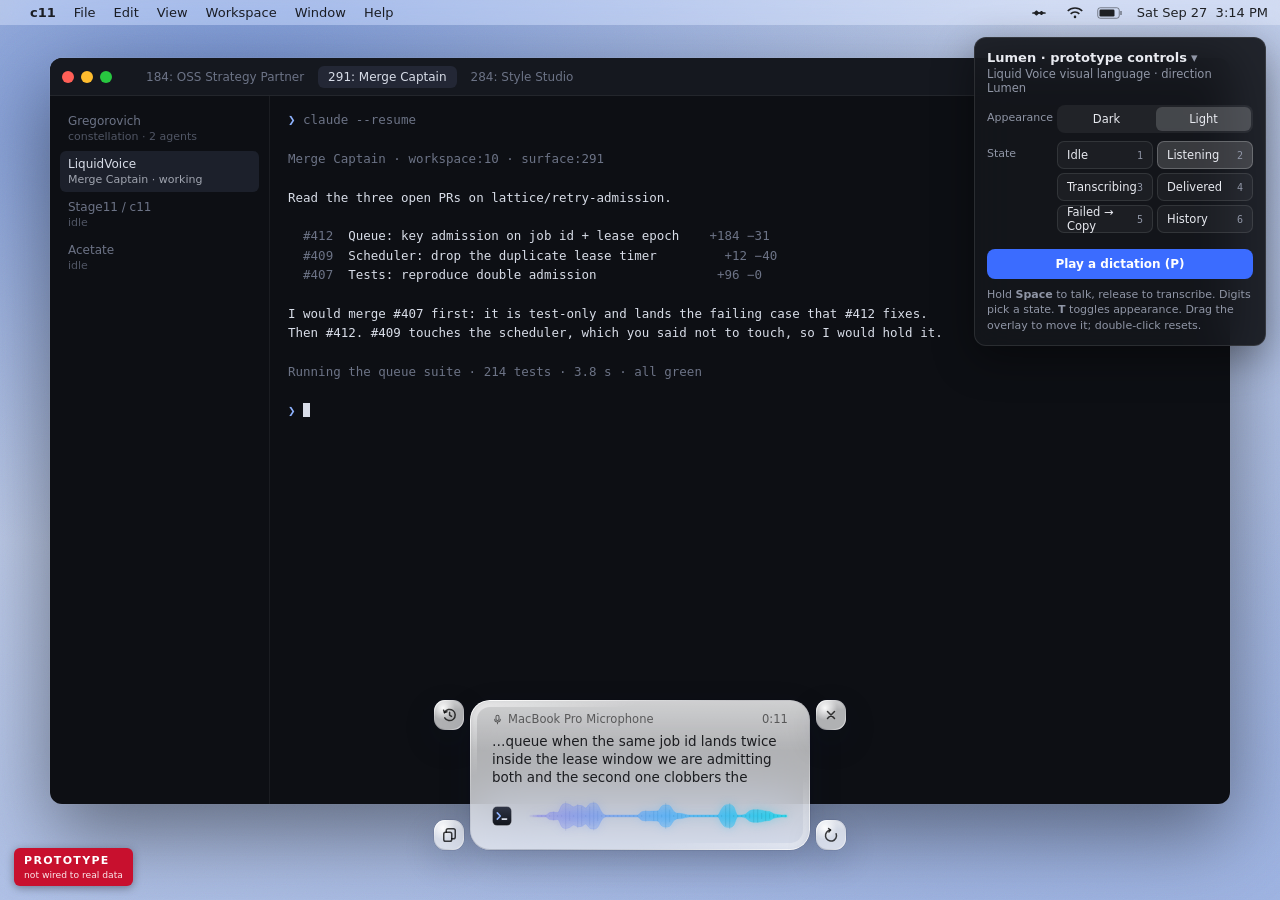
==== design/visual-language/prototypes/lumen/index.html @ 92d76aeb "Design: Obsidian and Lumen prototypes; louder simulated voice Obsidian: milled black-glass instrumen" ====
<!doctype html>
<html lang="en">
<head>
<meta charset="utf-8">
<meta name="viewport" content="width=device-width, initial-scale=1">
<title>Liquid Voice · Lumen</title>
<link rel="stylesheet" href="../shared/stage.css">
<style>
/* =====================================================================================
   LUMEN — the overlay is a lens.
   Everything here is the operating system's own material: Liquid Glass on macOS 26,
   NSVisualEffectView + vibrancy on macOS 15. The voice inside is liquid light.

   Native mapping legend (repeated per rule below):
   [26]  macOS 26  SwiftUI  .glassEffect(.regular, in: RoundedRectangle(cornerRadius:, style: .continuous))
   [15]  macOS 15  NSVisualEffectView(material: .hudWindow dark / .popover light, blendingMode: .behindWindow, state: .active)
   [CA]  CoreAnimation layer (CAGradientLayer / CAShapeLayer / shadow)
   ===================================================================================== */

:root {
  --lv-font: -apple-system, "SF Pro Text", system-ui, "Helvetica Neue", sans-serif;

  /* ---- motion tokens (DIRECTION.md § Motion) ---- */
  --ease-out: cubic-bezier(0.2, 0.7, 0.3, 1);    /* SwiftUI .timingCurve(0.2, 0.7, 0.3, 1) */
  --ease-in:  cubic-bezier(0.4, 0, 1, 1);         /* exits */
  --ease-io:  cubic-bezier(0.45, 0, 0.25, 1);     /* cross-fades */
  --t-enter: 110ms;   /* overlay fade in */
  --t-edge: 120ms;    /* refractive edge lights up */
  --t-exit: 150ms;    /* dismiss: fade + 0.985 scale + 6 px drop */
  --t-hover: 120ms;
  --t-press: 90ms;    /* bead compresses */
  --t-release: 140ms;
  --t-face: 120ms;    /* content swaps inside the lens */
  --t-grow: 140ms;    /* failed card grows upward */

  /* ---- geometry ---- */
  --pill-w: 340px;
  --pill-h: 150px;        /* reserved for meta + 3 preview lines + trace; constant across listening/transcribing/delivered */
  --pill-h-tall: 195px;   /* failed: grows upward by 45 px; rails and trace do not move */
  --pill-r: 20px;
  --bead: 30px;
  --bead-r: 11px;
  --gap: 6px;
  --pad-x: 22px;
  --pad-y: 12px;
  --rail-h: var(--pill-h);
}

/* ---- dark tokens (default) ---- */
:root, :root[data-appearance="dark"] {
  --g-fill: rgba(255,255,255,0.09);
  --g-fill-hover: rgba(255,255,255,0.18);
  --g-fill-press: rgba(255,255,255,0.26);
  --g-sheet: rgba(255,255,255,0.09);
  --g-menu: rgba(34,36,46,0.46);
  --g-spec: rgba(255,255,255,0.10);           /* broad specular across the top third */
  --g-e0: rgba(255,255,255,0.55);             /* refractive edge, top-left */
  --g-e1: rgba(255,255,255,0.20);
  --g-e2: rgba(255,255,255,0.03);             /* along the other diagonal */
  --g-e3: rgba(255,255,255,0.13);
  --g-e4: rgba(255,255,255,0.35);             /* bottom-right */
  --g-inner: rgba(0,0,0,0.25);                /* 1 px inner shadow at the bottom: thickness */
  --g-rim: 0 0 0 0 transparent;               /* dark needs no outer hairline */
  --g-shadow: 0 12px 32px rgba(0,0,0,0.35);
  --g-dot: rgba(255,255,255,0.45);            /* bead specular dot */
  --g-rim-a: rgba(255,255,255,0.10);          /* inner rim, top-left */
  --g-rim-b: rgba(255,255,255,0.06);          /* inner rim, bottom-right */
  --tx: rgba(255,255,255,0.95);
  --tx-2: rgba(255,255,255,0.80);
  --tx-meta: rgba(255,255,255,0.60);
  --glyph: rgba(255,255,255,0.85);
  --hairline: rgba(255,255,255,0.10);
  --band: rgba(255,255,255,0.08);             /* history row hover: brighter glass band */
  --band-edge: rgba(255,255,255,0.16);
  --accent: #7FD4FF;
  --ok-ink: #8FE8B8;
  --ok-glow: rgba(143,232,184,0.75);
  --warn-ink: #FFC46B;
  --warn-fill: rgba(255,196,107,0.14);
  --warn-fill-hover: rgba(255,196,107,0.22);
  --warn-fill-press: rgba(255,196,107,0.30);
  --menu-hi: rgba(127,212,255,0.26);
  --menu-hi-tx: #FFFFFF;
}

/* ---- light tokens: light glass on a light desktop, dark ink, the same refraction ---- */
:root[data-appearance="light"] {
  --g-fill: rgba(255,255,255,0.68);
  --g-fill-hover: rgba(255,255,255,0.90);
  --g-fill-press: rgba(255,255,255,1.00);
  --g-sheet: rgba(255,255,255,0.78);
  --g-menu: rgba(246,247,251,0.78);
  --g-spec: rgba(255,255,255,0.40);
  --g-e0: rgba(255,255,255,1.00);
  --g-e1: rgba(255,255,255,0.55);
  --g-e2: rgba(20,30,60,0.07);                /* on light glass the "dark" diagonal is a faint ink, not nothing */
  --g-e3: rgba(255,255,255,0.45);
  --g-e4: rgba(255,255,255,0.90);
  --g-inner: rgba(0,0,0,0.10);
  --g-rim: 0 0 0 0.5px rgba(10,20,50,0.14);   /* 0.5 px outer hairline so light glass holds its shape */
  --g-shadow: 0 12px 32px rgba(10,20,50,0.18);
  --g-dot: rgba(255,255,255,0.95);
  --g-rim-a: rgba(255,255,255,0.55);
  --g-rim-b: rgba(255,255,255,0.35);
  --tx: rgba(11,12,16,0.90);
  --tx-2: rgba(11,12,16,0.76);
  --tx-meta: rgba(0,0,0,0.55);
  --glyph: rgba(0,0,0,0.75);
  --hairline: rgba(0,0,0,0.08);
  --band: rgba(255,255,255,0.55);
  --band-edge: rgba(10,20,50,0.08);
  --accent: #1C8EEA;
  --ok-ink: #15935B;
  --ok-glow: rgba(143,232,184,0.95);
  --warn-ink: #9A5A00;
  --warn-fill: rgba(255,196,107,0.30);
  --warn-fill-hover: rgba(255,196,107,0.42);
  --warn-fill-press: rgba(255,196,107,0.55);
  --menu-hi: rgba(58,166,255,0.22);
  --menu-hi-tx: rgba(0,0,0,0.9);
}

/* =====================================================================================
   Material
   ===================================================================================== */

/* Glass. [26] glassEffect(.regular). [15] NSVisualEffectView .hudWindow/.popover, .behindWindow.
   The top-third specular is a CAGradientLayer (white 0.10 -> 0, top to 34%) above the effect view.
   Shadow: [26] system glass shadow; [15] window-level shadow off, a CALayer shadow (0, -12, r 16, 0.35). */
.lv-glass {
  position: relative;
  background-color: var(--g-fill);
  background-image: linear-gradient(180deg, var(--g-spec) 0%, rgba(255,255,255,0) 34%);
  -webkit-backdrop-filter: blur(28px) saturate(180%);
  backdrop-filter: blur(28px) saturate(180%);
  box-shadow: var(--g-shadow), var(--g-rim), inset 0 -1px 0 var(--g-inner);
}

/* Refractive edge: a 1 px stroke of specular light, brightest top-left and bottom-right,
   near zero along the other diagonal. [CA] CAGradientLayer(.axial, start (0,0), end (1,1)) masked by a
   CAShapeLayer stroking the same RoundedRectangle(.continuous) with lineWidth 1. In unit space an axial
   gradient from (0,0) to (1,1) has isolines parallel to the TR–BL diagonal, identical to CSS "to bottom right".
   [26] draws its own lensing rim; we add this stroke on top at 0.8 so both OS versions share the highlight. */
.lv-edge::before {
  content: ""; position: absolute; inset: 0; border-radius: inherit; padding: 1px; pointer-events: none;
  background: linear-gradient(to bottom right,
    var(--g-e0) 0%, var(--g-e1) 18%, var(--g-e2) 40%, var(--g-e2) 60%, var(--g-e3) 82%, var(--g-e4) 100%);
  -webkit-mask: linear-gradient(#000 0 0) content-box, linear-gradient(#000 0 0);
  -webkit-mask-composite: xor;
  mask-composite: exclude;
  z-index: 2;
}

/* =====================================================================================
   Overlay layout: [ rail ] 6 [ pill ] 6 [ rail ], bottom-aligned so the pill can grow upward
   ===================================================================================== */
.overlay-host > .lv-root { margin-bottom: 50px; position: relative; font-family: var(--lv-font); }
.overlay-host > .lv-root.is-hidden { pointer-events: none; }
.lv-root[data-shape="tall"] { --rail-anchor: var(--pill-h-tall); }

.lv-stack {
  display: flex; align-items: flex-end; gap: var(--gap);
  transform-origin: 50% 100%;
  /* dismiss: 150 ms, 0.985 scale, 6 px drop. SwiftUI .scaleEffect(0.985).offset(y: 6) + opacity, .timingCurve(0.4,0,1,1, 0.15) */
  transition: transform var(--t-exit) var(--ease-in);
}
.lv-root.is-hidden .lv-stack { transform: translateY(6px) scale(0.985); }
.lv-root:not(.is-hidden) .lv-stack { transition: none; }

/* Opacity lives on each glass surface, never on an ancestor: an ancestor with opacity < 1 would become a
   backdrop root and the glass would lose its blur mid-fade. Native: animate the panel's alphaValue. */
.lv-pill { opacity: 1; transition: opacity var(--t-enter) var(--ease-out), height var(--t-grow) var(--ease-out); }
.lv-root.is-hidden .lv-pill { opacity: 0; transition: opacity var(--t-exit) var(--ease-in), height var(--t-grow) var(--ease-out); }
.lv-root.is-hidden .lv-rail > .bead { opacity: 0; transition: opacity var(--t-exit) var(--ease-in); }
/* the edge lights up slightly after the body arrives */
.lv-stack .lv-edge::before { transition: opacity var(--t-edge) var(--ease-out) 20ms; }
.lv-root.is-hidden .lv-stack .lv-edge::before { opacity: 0; transition: opacity var(--t-exit) var(--ease-in); }

/* ---------- rails ---------- */
.lv-rail {
  width: var(--bead); height: var(--rail-h); flex: none;
  display: flex; flex-direction: column; justify-content: space-between; /* hidden middle slot = the space between */
}

/* ---------- glass beads (chips) ----------
   [26] Button { Image(systemName:) }.buttonStyle(.glass) inside a GlassEffectContainer; clipShape
   RoundedRectangle(cornerRadius: 11, style: .continuous). [15] 30x30 NSVisualEffectView + the edge layer.
   Specular dot: radial CAGradientLayer white 0.45 -> 0, radius 12 pt (40% of the bead), centred (9, 8).
   Pressed: ButtonStyle reads configuration.isPressed -> scaleEffect(0.94), .easeOut(duration: 0.09). */
.bead {
  width: var(--bead); height: var(--bead); border-radius: var(--bead-r);
  border: 0; padding: 0; margin: 0; display: grid; place-items: center;
  color: var(--glyph); cursor: default; font: inherit; outline: none;
  -webkit-tap-highlight-color: transparent;
  transition: opacity var(--t-enter) var(--ease-out), background-color var(--t-hover) var(--ease-out), transform var(--t-release) var(--ease-out);
}
.bead::after {
  content: ""; position: absolute; inset: 0; border-radius: inherit; pointer-events: none;
  background: radial-gradient(12px circle at 9px 8px, var(--g-dot), rgba(255,255,255,0));
}
.bead:hover { background-color: var(--g-fill-hover); }
.bead:active { transform: scale(0.94); background-color: var(--g-fill-press);
  transition: opacity var(--t-enter) var(--ease-out), background-color var(--t-press) var(--ease-out), transform var(--t-press) var(--ease-out); }
.bead[aria-disabled="true"] { pointer-events: none; }
.bead[aria-disabled="true"] .gl-main { opacity: 0.32; }
.bead:focus-visible { box-shadow: var(--g-shadow), 0 0 0 2px var(--accent); }
.bead .gl { width: 16px; height: 16px; position: relative; z-index: 1; transition: opacity var(--t-face) var(--ease-io); }
.bead .gl-alt { position: absolute; left: 7px; top: 7px; opacity: 0; color: var(--ok-ink);
  filter: drop-shadow(0 0 4px var(--ok-glow)); }  /* [CA] symbol layer shadow: color ok, radius 4, opacity 1 */
.bead .bloom { position: absolute; inset: 0; border-radius: inherit; pointer-events: none; opacity: 0;
  background: radial-gradient(circle at 50% 50%, rgba(143,232,184,0.38), rgba(143,232,184,0) 70%); }
.bead.is-done .gl-main { opacity: 0; }
.bead.is-done .gl-alt { opacity: 1; }
.bead.is-done .bloom { animation: lv-bloom 900ms var(--ease-out) forwards; }
@keyframes lv-bloom { 0% { opacity: 0; } 18% { opacity: 1; } 100% { opacity: 0; } }

/* ---------- the lens (pill) ---------- */
.lv-pill {
  width: var(--pill-w); height: var(--pill-h); border-radius: var(--pill-r); flex: none;
  box-sizing: border-box; padding: var(--pad-y) var(--pad-x);
  display: flex; flex-direction: column; gap: 8px; overflow: hidden;
}
.lv-root[data-shape="tall"] .lv-pill { height: var(--pill-h-tall); }
/* Inner rim: a 6 px band just inside the edge, lit on the same diagonal, softened. It reads as the thickness of the
   lens. [CA] CAGradientLayer (0,0)->(1,1) masked by a 6 pt stroke of the inset path, layer.filters = [CIGaussianBlur r 2].
   [26] omitted: Liquid Glass renders its own lensing band. */
.lv-pill::after { content: ""; position: absolute; inset: 1px; border-radius: calc(var(--pill-r) - 1px); padding: 6px; pointer-events: none;
  background: linear-gradient(to bottom right, var(--g-rim-a) 0%, rgba(255,255,255,0) 26%, rgba(255,255,255,0) 74%, var(--g-rim-b) 100%);
  -webkit-mask: linear-gradient(#000 0 0) content-box, linear-gradient(#000 0 0); -webkit-mask-composite: xor; mask-composite: exclude;
  filter: blur(2px); z-index: 1; }
.lv-upper { position: relative; flex: 1 1 auto; min-height: 0; }
.lv-trace-row { flex: none; height: 44px; display: flex; align-items: center; gap: 16px; }
.lv-appicon { width: 20px; height: 20px; flex: none; display: block; }
.lv-trace { position: relative; width: 260px; height: 44px; flex: none; }
.lv-trace canvas { position: absolute; left: -14px; top: -14px; width: 288px; height: 72px; pointer-events: none; }

/* faces: content that swaps inside the lens, always in reserved space */
.face { position: absolute; left: 0; right: 0; top: 0; bottom: 0; opacity: 0; visibility: hidden;
  transition: opacity var(--t-face) var(--ease-io), visibility 0s linear var(--t-face); }
.face.on { opacity: 1; visibility: visible; transition: opacity var(--t-face) var(--ease-io), visibility 0s; }

.meta-row { position: absolute; left: 0; right: 0; top: 0; height: 14px; display: flex; align-items: center;
  justify-content: space-between; font: 500 11.5px/14px var(--lv-font); color: var(--tx-meta);
  font-variant-numeric: tabular-nums; letter-spacing: 0.005em; transition: opacity var(--t-face) var(--ease-io); }
.meta-row .mic { display: inline-flex; align-items: center; gap: 5px; white-space: nowrap; }
.meta-row .mic svg { width: 11px; height: 11px; }
.meta-row .timer { min-width: 34px; text-align: right; }
.preview { position: absolute; left: 0; right: 0; bottom: 0; height: 54px; overflow: hidden; display: flex; align-items: flex-end; }
.preview p { margin: 0; width: 100%; font: 500 13.5px/18px var(--lv-font); color: var(--tx); letter-spacing: -0.003em;
  transition: opacity var(--t-face) var(--ease-io); }
.face-live.is-settled .preview p, .face-live.is-settled .meta-row { opacity: 0.55; }

.face-delivered { display: flex; align-items: center; }
.d-line { display: flex; align-items: center; gap: 8px; height: 18px; font: 500 13.5px/18px var(--lv-font);
  white-space: nowrap; font-variant-numeric: tabular-nums; }
.d-line .d-main { color: var(--tx); font-weight: 600; }
.d-line .d-meta { color: var(--tx-meta); }
.d-check { width: 16px; height: 16px; color: var(--accent); flex: none; }
.face-delivered.on .d-check { animation: lv-flush 240ms var(--ease-out) forwards; }
@keyframes lv-flush {
  from { color: var(--accent); filter: drop-shadow(0 0 0 rgba(143,232,184,0)); }
  to   { color: var(--ok-ink); filter: drop-shadow(0 0 5px var(--ok-glow)); }
}

.face-failed { top: auto; height: calc(var(--pill-h-tall) - var(--pad-y) * 2 - 8px - 44px); display: flex; flex-direction: column; }
.f-head { display: flex; align-items: center; gap: 8px; height: 18px; font: 600 13.5px/18px var(--lv-font); color: var(--tx); white-space: nowrap; }
.f-head svg { width: 16px; height: 16px; color: var(--warn-ink); flex: none; }
.f-text { margin: 6px 0 0; font: 400 13px/17.5px var(--lv-font); color: var(--tx-2); height: 52.5px; overflow: hidden;
  display: -webkit-box; -webkit-line-clamp: 3; -webkit-box-orient: vertical; }
.f-actions { margin-top: auto; display: flex; align-items: center; gap: 4px; height: 28px; }
.f-meta { margin-left: auto; font: 500 11.5px/14px var(--lv-font); color: var(--tx-meta); font-variant-numeric: tabular-nums; }

/* Copy: an amber-tinted glass button, fixed 88 x 28, label swaps in place.
   [26] Button("Copy").buttonStyle(.glass).tint(Color(#FFC46B)); [15] NSButton .rounded-rect in the effect view,
   layer background amber 0.14 + the edge layer. */
.btn-copy { position: relative; width: 88px; height: 28px; border-radius: 10px; border: 0; padding: 0; margin: 0;
  background-color: var(--warn-fill); color: var(--warn-ink); font: 600 13px/28px var(--lv-font); cursor: default; outline: none;
  transition: background-color var(--t-hover) var(--ease-out), transform var(--t-release) var(--ease-out); }
.btn-copy:hover { background-color: var(--warn-fill-hover); }
.btn-copy:active { transform: scale(0.96); background-color: var(--warn-fill-press); transition-duration: var(--t-press); }
.btn-copy .lbl { position: absolute; inset: 0; display: flex; align-items: center; justify-content: center; gap: 6px;
  transition: opacity var(--t-face) var(--ease-io); }
.btn-copy .lbl svg { width: 14px; height: 14px; }
.btn-copy .l-done { opacity: 0; color: var(--ok-ink); }
.btn-copy .l-done svg { filter: drop-shadow(0 0 4px var(--ok-glow)); }
.btn-copy.is-done .l-copy { opacity: 0; }
.btn-copy.is-done .l-done { opacity: 1; }
.btn-text { height: 28px; padding: 0 10px; border: 0; border-radius: 8px; background: transparent; color: var(--tx-meta);
  font: 500 13px/28px var(--lv-font); cursor: default; outline: none; transition: color var(--t-hover) var(--ease-out), background-color var(--t-hover) var(--ease-out); }
.btn-text:hover { color: var(--tx); background-color: var(--band); }

/* =====================================================================================
   History card: a glass sheet, blur 40, anchored to the History bead's leading edge, 6 px above it
   [26] child NSPanel hosting .glassEffect(.regular, in: RoundedRectangle(cornerRadius: 16)).
   [15] NSVisualEffectView .popover (.hudWindow dark) blur is the system's; the extra blur radius maps to
   the material, not to a number.
   ===================================================================================== */
.lv-history {
  position: absolute; left: 0; bottom: calc(var(--rail-anchor, var(--pill-h)) + var(--gap)); width: 480px; max-height: 480px;
  border-radius: 16px; display: flex; flex-direction: column; overflow: hidden; pointer-events: none;
  background-color: var(--g-sheet);
  background-image: linear-gradient(180deg, var(--g-spec) 0%, rgba(255,255,255,0) 22%);
  -webkit-backdrop-filter: blur(40px) saturate(180%); backdrop-filter: blur(40px) saturate(180%);
  box-shadow: var(--g-shadow), var(--g-rim), inset 0 -1px 0 var(--g-inner);
  opacity: 0; visibility: hidden; transform: translateY(4px);
  transition: opacity 120ms var(--ease-in), transform 120ms var(--ease-in), visibility 0s linear 120ms;
}
.lv-history.open { opacity: 1; visibility: visible; transform: none; pointer-events: auto;
  transition: opacity var(--t-enter) var(--ease-out), transform var(--t-enter) var(--ease-out), visibility 0s; }
.lv-history.open.lv-edge::before { transition: opacity var(--t-edge) var(--ease-out) 20ms; }
.lv-history:not(.open).lv-edge::before { opacity: 0; }
.h-head { flex: none; height: 38px; display: flex; align-items: center; justify-content: space-between; padding: 0 16px;
  box-shadow: inset 0 -1px 0 var(--hairline); }
.lbl-caps { font: 600 10.5px/14px var(--lv-font); letter-spacing: 0.04em; text-transform: uppercase; color: var(--tx-meta); }
.h-hint { font: 500 11.5px/14px var(--lv-font); color: var(--tx-meta); font-variant-numeric: tabular-nums; }
.h-list { flex: 1 1 auto; min-height: 0; overflow-y: auto; padding: 4px 6px 8px; overscroll-behavior: contain;
  /* soft bottom scroll edge. [26] .scrollEdgeEffectStyle(.soft, for: .bottom); [15] a CAGradientLayer mask on the clip view */
  -webkit-mask-image: linear-gradient(to bottom, #000 calc(100% - 22px), transparent); mask-image: linear-gradient(to bottom, #000 calc(100% - 22px), transparent); }
.h-list::-webkit-scrollbar { width: 10px; }
.h-list::-webkit-scrollbar-thumb { background: var(--hairline); border-radius: 10px; border: 3px solid transparent; background-clip: content-box; }
.h-sec { padding: 10px 10px 4px; }
.h-row { position: relative; display: block; width: 100%; text-align: left; border: 0; margin: 0; background: transparent;
  padding: 9px 10px 10px; border-radius: 10px; color: inherit; font: inherit; cursor: default; outline: none;
  transition: background-color var(--t-hover) var(--ease-out), box-shadow var(--t-hover) var(--ease-out); }
.h-row::before { content: ""; position: absolute; left: 10px; right: 10px; top: 0; height: 1px; background: var(--hairline);
  transition: opacity var(--t-hover) var(--ease-out); }
.h-sec + .h-row::before { opacity: 0; }
.h-row:hover { background-color: var(--band); box-shadow: inset 0 1px 0 var(--band-edge), inset 0 0 0 0.5px var(--band-edge); }
.h-row:hover::before, .h-row:hover + .h-row::before { opacity: 0; }
.h-row:active { background-color: var(--g-fill-hover); }
.h-row.is-picked { background-color: var(--g-fill-press); }
.h-text { display: -webkit-box; -webkit-line-clamp: 4; -webkit-box-orient: vertical; overflow: hidden;
  font: 400 13px/18px var(--lv-font); color: var(--tx); }
.h-meta { display: block; margin-top: 5px; font: 500 11.5px/14px var(--lv-font); color: var(--tx-meta); font-variant-numeric: tabular-nums; white-space: nowrap; }
.h-meta .nd { color: var(--warn-ink); }

/* =====================================================================================
   Menu bar item + menu (NSStatusItem template image; NSMenu)
   ===================================================================================== */
.lv-status { color: inherit; }
.lv-status svg { width: 16px; height: 16px; display: block; transition: opacity 180ms var(--ease-io); }
.lv-status.is-dim svg { opacity: 0.45; }

.lv-menu {
  position: fixed; top: 29px; z-index: 300; width: 292px; padding: 5px; border-radius: 12px; box-sizing: border-box;
  font: 400 13px/1 var(--lv-font); color: var(--tx);
  background-color: var(--g-menu); background-image: linear-gradient(180deg, var(--g-spec) 0%, rgba(255,255,255,0) 30%);
  -webkit-backdrop-filter: blur(30px) saturate(180%); backdrop-filter: blur(30px) saturate(180%);
  box-shadow: var(--g-shadow), var(--g-rim), inset 0 -1px 0 var(--g-inner);
  opacity: 0; visibility: hidden; transition: opacity 90ms var(--ease-in), visibility 0s linear 90ms;
}
.lv-menu.open { opacity: 1; visibility: visible; transition: opacity 60ms var(--ease-out), visibility 0s; }
.lv-menu .mi { position: relative; height: 24px; display: flex; align-items: center; gap: 8px; padding: 0 10px; border-radius: 7px; white-space: nowrap; cursor: default; }
.lv-menu .mi:hover, .lv-menu .mi.hot { background: var(--menu-hi); color: var(--menu-hi-tx); }
.lv-menu .mi .sp { flex: 1; }
.lv-menu .mi kbd { font: 400 13px/1 var(--lv-font); color: var(--tx-meta); }
.lv-menu .mi .val { color: var(--tx-meta); overflow: hidden; text-overflow: ellipsis; max-width: 170px; }
.lv-menu .mi .chev { width: 10px; height: 10px; color: var(--tx-meta); flex: none; }
.lv-menu .mi .chk { width: 12px; height: 12px; flex: none; }
.lv-menu .mi .chk.off { visibility: hidden; }
.lv-menu .sep { height: 1px; margin: 5px 10px; background: var(--hairline); }
.lv-menu.sub { width: 236px; top: auto; }

@media (prefers-reduced-motion: reduce) {
  .lv-root.is-hidden .lv-stack { transform: none; }
  .bead:active, .btn-copy:active { transform: none; }
}
</style>
</head>
<body>
<script src="../shared/mock-data.js"></script>
<script src="../shared/stage.js"></script>
<script>
(() => {
  "use strict";
  const MOCK = window.LV_MOCK;
  const LVH = window.LV;
  const params = new URLSearchParams(location.search);
  const HOLD = params.get("hold") === "1";
  const rmq = window.matchMedia ? matchMedia("(prefers-reduced-motion: reduce)") : { matches: false };
  const reduced = () => rmq.matches;

  // ---------------------------------------------------------------------------------------------
  // Data
  // ---------------------------------------------------------------------------------------------
  const DICT = MOCK.history[0];                                       // what this dictation becomes: 118 words, 0:41
  const FAIL = MOCK.history.find((h) => !h.delivered) || DICT;        // the one that did not land: 189 words, 1:06
  let micName = MOCK.mics[0].name;
  const TARGET = DICT.target;                                         // "c11"
  // Streaming preview: livePreview[0] is the opening of this dictation as the recogniser streams it
  // (lower case, no punctuation); the rest of history[0] follows in the same streaming shape.
  const STREAM = (MOCK.livePreview[0] + " " + DICT.text.split(/(?<=\.)\s+/).slice(1).join(" "))
    .toLowerCase().replace(/[.,]/g, "").split(/\s+/).filter(Boolean);
  const WORDS_PER_SEC = DICT.words / DICT.seconds;                    // 2.88 w/s, the owner's real pace
  const STREAM_CHUNK_MS = 480;                                        // recogniser emits a partial every ~0.5 s

  // ---------------------------------------------------------------------------------------------
  // Icons. Inline stand-ins for SF Symbols; the native build uses the named symbol.
  // 16-unit grid, 1.5 stroke (= 1.5 pt at 16 pt), round caps and joins.
  // ---------------------------------------------------------------------------------------------
  const sv = (body, cls = "gl") => `<svg class="${cls}" viewBox="0 0 16 16" fill="none" stroke="currentColor" stroke-width="1.5" stroke-linecap="round" stroke-linejoin="round" aria-hidden="true">${body}</svg>`;
  const ICON = {
    // SF Symbol: clock.arrow.circlepath
    history: (c) => sv(`<path d="M3.53 5.63A5.6 5.6 0 1 1 3.75 10.8"/><path d="M5.97 4.73 3.53 5.63 2.63 3.19"/><path d="M8.6 5.3v2.9l1.9 1.2"/>`, c),
    // SF Symbol: doc.on.doc
    copy: (c) => sv(`<rect x="2.75" y="5.25" width="8" height="9" rx="1.8"/><path d="M5.25 5.25V3.55c0-1 .8-1.8 1.8-1.8h5.4c1 0 1.8.8 1.8 1.8v6.4c0 1-.8 1.8-1.8 1.8h-1.7"/>`, c),
    // SF Symbol: xmark
    cancel: (c) => sv(`<path d="M4.5 4.5l7 7M11.5 4.5l-7 7"/>`, c),
    // SF Symbol: arrow.clockwise
    reprocess: (c) => sv(`<path d="M13.17 6.72A5.5 5.5 0 1 1 7.52 3.12"/><path d="M5.6 1.5l1.92 1.62L5.9 5"/>`, c),
    // SF Symbol: checkmark
    check: (c) => sv(`<path d="M3.8 8.4l2.9 2.8 5.6-6.3"/>`, c),
    // SF Symbol: exclamationmark.circle
    warn: (c) => sv(`<circle cx="8" cy="8" r="6.25"/><path d="M8 4.9v3.7"/><circle cx="8" cy="11.1" r=".35" fill="currentColor"/>`, c),
    // SF Symbol: mic
    mic: (c) => sv(`<rect x="5.8" y="1.8" width="4.4" height="7.6" rx="2.2"/><path d="M3.9 7.6a4.1 4.1 0 0 0 8.2 0M8 11.7v2.3"/>`, c),
    // SF Symbol: chevron.right
    chev: (c) => sv(`<path d="M6 3.5 10.5 8 6 12.5"/>`, c),
  };
  // Target app icon stand-in (the real build draws NSWorkspace.shared.icon(forFile:) of the target app).
  const C11_ICON = `<svg class="lv-appicon" viewBox="0 0 20 20" aria-label="c11"><defs><linearGradient id="lvc11" x1="0" y1="0" x2="0" y2="1"><stop offset="0" stop-color="#303647"/><stop offset="1" stop-color="#11141B"/></linearGradient></defs><rect x=".5" y=".5" width="19" height="19" rx="4.6" fill="url(#lvc11)" stroke="rgba(255,255,255,.22)"/><path d="M5.3 6.9 8.3 10l-3 3.1" fill="none" stroke="#8FB3FF" stroke-width="1.6" stroke-linecap="round" stroke-linejoin="round"/><path d="M10.2 13.1h4.4" stroke="#D8DDE8" stroke-width="1.6" stroke-linecap="round"/></svg>`;

  // ---------------------------------------------------------------------------------------------
  // Trace palette per appearance (mirrors DIRECTION.md tokens)
  // ---------------------------------------------------------------------------------------------
  const PAL = {
    dark: {
      spectrum: [[0, "#8E7CFF"], [0.62, "#7FD4FF"], [1, "#9FEFFF"]],   // oldest violet -> newest cyan-white
      grain: "lighter", grainAlpha: 0.35, meniscus: 0.55,
      bloom: 0.5, core: 1, settled: 0.32,
      head: [220, 252, 255], headAlpha: 0.6,
      sweep: [226, 251, 255], sweepAlpha: 0.9,
      ok: "#8FE8B8", fail: [255, 255, 255], failAlpha: 0.26,
    },
    light: {
      spectrum: [[0, "#6F63F0"], [0.5, "#3AA6FF"], [1, "#2AD3E8"]],   // deeper so it holds contrast on light glass
      grain: "source-over", grainAlpha: 0.35, meniscus: 0.6,
      bloom: 0.45, core: 1, settled: 0.38,
      head: [42, 211, 232], headAlpha: 0.5,
      sweep: [12, 150, 235], sweepAlpha: 0.95,
      ok: "#2FBF7E", fail: [20, 24, 40], failAlpha: 0.22,
    },
  };

  // ---------------------------------------------------------------------------------------------
  // Geometry of the trace (matches the anatomy: 65 samples, 2+2 px pitch, heights 2..40 in a 260x44 frame)
  // ---------------------------------------------------------------------------------------------
  const TR = { W: 260, H: 44, MID: 22, N: 65, PITCH: 4, HMIN: 2, HMAX: 40, PAD: 14, PERIOD: 85, FEATHER: 12 };
  const XHEAD = TR.W - 2;   // write head

  // Signal path from the contract: threshold 0.4, exponent 1.15, grain from two incommensurate cosines.
  function heightFor(level, n) {
    const adjusted = Math.min(1, Math.max(0, (level - 0.4) / 0.6));
    const amplified = Math.pow(adjusted, 1.15);
    const grain = 0.6 + 0.25 * Math.cos(1.7 * n) + 0.15 * Math.cos(4.3 * n);
    return Math.min(TR.HMAX, Math.max(TR.HMIN, TR.HMIN + (TR.HMAX - TR.HMIN) * amplified * grain));
  }
  const fade = (t) => 0.35 + 0.65 * Math.pow(t, 1.4);                      // age fade, t = 0 oldest .. 1 newest
  const smooth = (a, b, x) => { const t = Math.min(1, Math.max(0, (x - a) / (b - a))); return t * t * (3 - 2 * t); };
  const easeOut = (t) => 1 - Math.pow(1 - Math.min(1, Math.max(0, t)), 3);
  const hex = (h) => [parseInt(h.slice(1, 3), 16), parseInt(h.slice(3, 5), 16), parseInt(h.slice(5, 7), 16)];
  const lerp = (a, b, t) => a + (b - a) * t;
  function spectrumAt(stops, t) {
    for (let i = 0; i < stops.length - 1; i++) {
      const [t0, c0] = stops[i], [t1, c1] = stops[i + 1];
      if (t <= t1) { const k = (t - t0) / (t1 - t0), a = hex(c0), b = hex(c1); return [lerp(a[0], b[0], k), lerp(a[1], b[1], k), lerp(a[2], b[2], k)]; }
    }
    return hex(stops[stops.length - 1][1]);
  }

  // ---------------------------------------------------------------------------------------------
  // State
  // ---------------------------------------------------------------------------------------------
  let built = false;
  let theme = "dark";
  let stageState = null;
  const el = {};
  const timers = {};

  // Dictation session: the clock, the streamed words, what "delivered" reports.
  const session = { t0: 0, frozen: null, words: 0, shownSec: -1, lastChunk: 0, active: false, ran: false };

  // Trace buffer: committed heights oldest-first, the live head, and the scroll phase.
  const trace = {
    h: new Float32Array(TR.N).fill(TR.HMIN),
    n: 0, lastCommit: 0, acc: 0, accN: 0, head: TR.HMIN, phase: 0,
    mode: "live", modeAt: 0, frozenE: null, frozenPhase: 0, frozenHead: TR.HMIN,
    level: 0, ownT0: 0,
  };

  // ---------------------------------------------------------------------------------------------
  // Build
  // ---------------------------------------------------------------------------------------------
  function build() {
    if (built) return;
    built = true;
    const host = LVStage.host();
    host.insertAdjacentHTML("beforeend", `
      <div class="lv-root is-hidden" id="lv-root" data-shape="base">
        <div class="lv-stack" id="lv-stack">
          <div class="lv-rail lead">
            <button class="bead lv-glass lv-edge" id="chip-history" title="Recent Dictations" aria-label="Recent Dictations">${ICON.history("gl gl-main")}</button>
            <button class="bead lv-glass lv-edge" id="chip-copy" title="Copy Last Transcription" aria-label="Copy Last Transcription"><span class="bloom"></span>${ICON.copy("gl gl-main")}${ICON.check("gl gl-alt")}</button>
          </div>
          <div class="lv-pill lv-glass lv-edge" id="lv-pill">
            <div class="lv-upper">
              <div class="face face-live on" id="face-live">
                <div class="meta-row"><span class="mic">${ICON.mic("")}<span id="lv-mic"></span></span><span class="timer" id="lv-timer">0:00</span></div>
                <div class="preview"><p id="lv-preview"></p></div>
              </div>
              <div class="face face-delivered" id="face-delivered">
                <div class="d-line">${ICON.check("d-check")}<span><span class="d-main">Delivered to ${TARGET}</span><span class="d-meta" id="lv-dmeta"></span></span></div>
              </div>
              <div class="face face-failed" id="face-failed">
                <div class="f-head">${ICON.warn("")}<span>Couldn’t paste into ${FAIL.target}</span></div>
                <p class="f-text" id="lv-ftext"></p>
                <div class="f-actions">
                  <button class="btn-copy lv-edge" id="f-copy"><span class="lbl l-copy">${ICON.copy("")}Copy</span><span class="lbl l-done">${ICON.check("")}Copied</span></button>
                  <button class="btn-text" id="f-dismiss">Dismiss</button>
                  <span class="f-meta">${FAIL.words} words · ${LVH.fmtDuration(FAIL.seconds)}</span>
                </div>
              </div>
            </div>
            <div class="lv-trace-row">
              <span title="Dictation target app">${C11_ICON}</span>
              <div class="lv-trace"><canvas id="lv-canvas"></canvas></div>
            </div>
          </div>
          <div class="lv-rail trail">
            <button class="bead lv-glass lv-edge" id="chip-cancel" title="Cancel Dictation" aria-label="Cancel Dictation">${ICON.cancel("gl gl-main")}</button>
            <button class="bead lv-glass lv-edge" id="chip-reprocess" title="Reprocess Last Dictation" aria-label="Reprocess Last Dictation">${ICON.reprocess("gl gl-main")}</button>
          </div>
        </div>
        <div class="lv-history lv-edge" id="lv-history" data-nodrag role="dialog" aria-label="Recent Dictations">
          <div class="h-head"><span class="lbl-caps">Recent dictations</span><span class="h-hint">Click to insert</span></div>
          <div class="h-list" id="lv-hlist"></div>
        </div>
      </div>`);
    for (const id of ["lv-root", "lv-stack", "lv-pill", "face-live", "face-delivered", "face-failed", "lv-mic", "lv-timer",
      "lv-preview", "lv-dmeta", "lv-ftext", "f-copy", "f-dismiss", "lv-history", "lv-hlist", "lv-canvas",
      "chip-history", "chip-copy", "chip-cancel", "chip-reprocess"]) el[id] = document.getElementById(id);
    el["lv-mic"].textContent = micName;
    el["lv-ftext"].textContent = FAIL.text;
    buildHistory();
    buildCanvas();
    buildMenubar();
    wire();
    LVStage.makeDraggable(el["lv-root"], "lumen");
    requestAnimationFrame(frame);
  }

  function buildHistory() {
    const rows = MOCK.history.slice(0, 12);
    let html = "", lastDay = "";
    rows.forEach((h, i) => {
      const day = LVH.fmtDay(h.when);
      if (day !== lastDay) { html += `<div class="h-sec lbl-caps">${day}</div>`; lastDay = day; }
      const nd = h.delivered ? "" : ` · <span class="nd">Not delivered</span>`;
      html += `<button class="h-row" data-i="${i}" title="Insert this dictation into the focused app">
        <span class="h-text">${escapeHtml(h.text)}</span>
        <span class="h-meta">${LVH.fmtTime(h.when)} · ${LVH.fmtDuration(h.seconds)} · ${h.words} words · ${h.target}${nd}</span></button>`;
    });
    el["lv-hlist"].innerHTML = html;
  }
  const escapeHtml = (s) => s.replace(/[&<>"]/g, (c) => ({ "&": "&amp;", "<": "&lt;", ">": "&gt;", '"': "&quot;" }[c]));

  // ---------------------------------------------------------------------------------------------
  // Overlay visibility
  // ---------------------------------------------------------------------------------------------
  function show() { el["lv-root"].classList.remove("is-hidden"); }
  function hide() { el["lv-root"].classList.add("is-hidden"); }
  function setFace(name) {
    for (const f of ["live", "delivered", "failed"]) el["face-" + f].classList.toggle("on", f === name);
    el["lv-root"].dataset.shape = name === "failed" ? "tall" : "base";
  }

  // ---------------------------------------------------------------------------------------------
  // Session: clock, streamed words, head-truncated preview
  // ---------------------------------------------------------------------------------------------
  function startSession(prerollSec) {
    const now = performance.now();
    session.t0 = now - prerollSec * 1000;
    session.frozen = null; session.words = -1; session.shownSec = -1; session.lastChunk = 0; session.active = true; session.ran = false;
    resetTrace(now, prerollSec);
    tickText(now, true);
  }
  function elapsed(now) { return session.frozen != null ? session.frozen : Math.max(0, (now - session.t0) / 1000); }
  function freezeSession(now) {
    if (session.active) { session.frozen = elapsed(now); session.active = false; session.ran = true; }
  }

  function tickText(now, force) {
    const e = elapsed(now);
    const sec = Math.floor(e);
    if (sec !== session.shownSec) { session.shownSec = sec; el["lv-timer"].textContent = LVH.fmtDuration(sec); }
    if (!session.active && !force) return;
    if (!force && now - session.lastChunk < STREAM_CHUNK_MS) return;
    session.lastChunk = now;
    const words = Math.min(STREAM.length, Math.floor(e * WORDS_PER_SEC));
    if (words !== session.words) { session.words = words; fitPreview(STREAM.slice(0, words)); }
  }

  // Head truncation: keep the newest words, prefix an ellipsis, never exceed 3 lines (54 px).
  // Native: Text(tail).lineLimit(3).truncationMode(.head).
  function fitPreview(words) {
    const p = el["lv-preview"];
    const maxH = 18 * 3 + 1;
    const set = (s) => { p.textContent = (s > 0 ? "…" : "") + words.slice(s).join(" "); return p.offsetHeight <= maxH; };
    if (set(0)) return;
    let lo = 1, hi = words.length;
    while (lo < hi) { const m = (lo + hi) >> 1; if (set(m)) hi = m; else lo = m + 1; }
    set(lo);
  }

  // ---------------------------------------------------------------------------------------------
  // Trace
  // ---------------------------------------------------------------------------------------------
  let ctx, off, octx, DPR = 1, CW = 0, CH = 0;
  const grads = {};
  function buildCanvas() {
    const c = el["lv-canvas"];
    DPR = Math.max(1, Math.min(3, window.devicePixelRatio || 1));
    CW = TR.W + TR.PAD * 2; CH = TR.H + TR.PAD * 2;
    c.width = Math.round(CW * DPR); c.height = Math.round(CH * DPR);
    ctx = c.getContext("2d");
    off = document.createElement("canvas"); off.width = c.width; off.height = c.height;
    octx = off.getContext("2d");
    makeGradients();
  }
  // Horizontal colour: the spectral accent with the contract's age fade and a 12 px feather at the oldest edge.
  // [CA] CAGradientLayer(.axial, start (0, .5), end (1, .5)) whose colours carry the same alpha stops.
  function makeGradients() {
    if (!ctx) return;
    const P = PAL[theme];
    const hgrad = (alphaFn, colorFn) => {
      const g = ctx.createLinearGradient(TR.PAD, 0, TR.PAD + TR.W, 0);   // canvas space: trace x 0 sits at PAD
      for (let k = 0; k <= 24; k++) {
        const t = k / 24, x = t * TR.W, [r, gg, b] = colorFn(t);
        const a = alphaFn(t) * smooth(0, TR.FEATHER, x);
        g.addColorStop(t, `rgba(${r | 0},${gg | 0},${b | 0},${a.toFixed(4)})`);
      }
      return g;
    };
    const spec = (t) => spectrumAt(P.spectrum, t);
    grads.fill = hgrad(fade, spec);
    grads.grain = hgrad((t) => P.grainAlpha * fade(t), (t) => theme === "dark" ? spectrumAt(P.spectrum, t).map((v) => lerp(v, 255, 0.35)) : spectrumAt(P.spectrum, t).map((v) => v * 0.72));
    grads.settled = hgrad((t) => P.settled * (0.55 + 0.45 * t), spec);
    grads.ok = hgrad((t) => 0.55 + 0.45 * t, () => hex(P.ok));
    grads.fail = hgrad(() => P.failAlpha, () => P.fail);
    // Vertical mask: accent at the midline -> nearly transparent at the extremes. [CA] a vertical CAGradientLayer as the mask.
    const v = octx.createLinearGradient(0, TR.PAD, 0, TR.PAD + TR.H);
    v.addColorStop(0, "rgba(0,0,0,0.18)"); v.addColorStop(0.28, "rgba(0,0,0,0.62)");
    v.addColorStop(0.5, "rgba(0,0,0,1)"); v.addColorStop(0.72, "rgba(0,0,0,0.62)"); v.addColorStop(1, "rgba(0,0,0,0.18)");
    grads.vmask = v;
  }

  function resetTrace(now, prerollSec) {
    trace.h.fill(TR.HMIN); trace.head = TR.HMIN; trace.acc = 0; trace.accN = 0; trace.phase = 0;
    trace.lastCommit = now; trace.ownT0 = now; trace.n = 0;
    trace.mode = "live"; trace.modeAt = now;
    if (prerollSec > 0) {
      // Pre-roll: fill the buffer with the envelope the last ~5.5 s of a dictation would have produced.
      const tEnd = 17.0, start = tEnd - TR.N * TR.PERIOD / 1000;
      for (let i = 0; i < TR.N; i++) {
        let s = 0; for (let k = 0; k < 5; k++) s = Math.max(s, LVStage.envelope(start + (i * TR.PERIOD + k * 17) / 1000));
        trace.h[i] = heightFor(s, trace.n++);
      }
      trace.head = trace.h[TR.N - 1];
    }
  }

  function setTraceMode(mode, now) {
    // Freeze whatever is on screen so the next mode can ease from it.
    trace.frozenE = currentEnvelope();
    trace.frozenPhase = trace.phase;
    trace.frozenHead = trace.head;
    trace.mode = mode; trace.modeAt = now;
  }

  // The liquid body: a max-biased smoothing of the samples (60% local max of 3, 40% 1-2-1 average), so the body
  // swells around each syllable and holds most grain lines inside it; the grain lines keep the raw heights.
  function currentEnvelope() {
    const h = trace.h, N = TR.N, e = new Float32Array(N + 1);
    for (let i = 0; i < N; i++) {
      const a = h[Math.max(0, i - 1)], c = i + 1 < N ? h[i + 1] : trace.head;
      e[i] = lerp((a + 2 * h[i] + c) / 4, Math.max(a, h[i], c), 0.6);
    }
    e[N] = lerp((h[N - 1] + 3 * trace.head) / 4, Math.max(h[N - 1], trace.head), 0.6);
    return e;
  }

  function stepLive(now, dt) {
    const level = stageState === "listening" ? trace.level : LVStage.envelope(((now - trace.ownT0) / 1000) % 60);
    // one sample per 85 ms (the real tap's 4096-frame buffer); within a sample we hold the peak level
    trace.acc = Math.max(trace.acc, level); trace.accN++;
    if (now - trace.lastCommit >= TR.PERIOD) {
      // commit what the head has drawn so the handover is seamless, then open a new sample
      trace.h.copyWithin(0, 1); trace.h[TR.N - 1] = trace.head; trace.n++;
      trace.acc = level; trace.accN = 1;
      trace.lastCommit += TR.PERIOD;
      if (now - trace.lastCommit > TR.PERIOD) trace.lastCommit = now;   // resync after a stall
    }
    trace.phase = Math.min(1, (now - trace.lastCommit) / TR.PERIOD);
    const target = heightFor(trace.acc, trace.n);
    trace.head += (target - trace.head) * Math.min(1, dt / 60);          // 60 ms linear-ish settle
  }

  // Monotone cubic (Fritsch–Carlson) through (xs, ys): no overshoot, so the mirrored halves never cross.
  function monotone(path, xs, ys, move) {
    const n = xs.length, d = new Array(n - 1), m = new Array(n);
    for (let i = 0; i < n - 1; i++) d[i] = (ys[i + 1] - ys[i]) / (xs[i + 1] - xs[i]);
    m[0] = d[0]; m[n - 1] = d[n - 2];
    for (let i = 1; i < n - 1; i++) m[i] = d[i - 1] * d[i] <= 0 ? 0 : (d[i - 1] + d[i]) / 2;
    for (let i = 0; i < n - 1; i++) {
      if (d[i] === 0) { m[i] = 0; m[i + 1] = 0; continue; }
      const a = m[i] / d[i], b = m[i + 1] / d[i], s = a * a + b * b;
      if (s > 9) { const k = 3 / Math.sqrt(s); m[i] = k * a * d[i]; m[i + 1] = k * b * d[i]; }
    }
    if (move) path.moveTo(xs[0], ys[0]); else path.lineTo(xs[0], ys[0]);
    for (let i = 0; i < n - 1; i++) {
      const h = xs[i + 1] - xs[i];
      path.bezierCurveTo(xs[i] + h / 3, ys[i] + m[i] * h / 3, xs[i + 1] - h / 3, ys[i + 1] - m[i + 1] * h / 3, xs[i + 1], ys[i + 1]);
    }
  }

  function envelopePath(xs, es) {
    const MID = TR.MID + TR.PAD;
    const top = es.map((e) => MID - e / 2), bot = es.map((e) => MID + e / 2);
    const p = new Path2D();
    monotone(p, xs, top, true);
    const xh = xs[xs.length - 1], yT = top[top.length - 1], yB = bot[bot.length - 1], k = Math.min(3, (yB - yT) / 2);
    p.bezierCurveTo(xh + k, yT, xh + k, yB, xh, yB);                   // rounded write head
    monotone(p, xs.slice().reverse(), bot.slice().reverse(), false);
    p.closePath();
    return p;
  }

  function drawTrace(now) {
    const P = PAL[theme];
    const c = ctx, o = octx, X0 = TR.PAD, MID = TR.MID + TR.PAD;
    c.setTransform(1, 0, 0, 1, 0, 0); c.clearRect(0, 0, c.canvas.width, c.canvas.height);
    c.setTransform(DPR, 0, 0, DPR, 0, 0);

    // ---- geometry for this frame
    const mode = trace.mode;
    const live = mode === "live";
    let E, phase, raw;
    if (live) { E = currentEnvelope(); phase = trace.phase; raw = trace.h; }
    else {
      const f = reduced() ? 1 : easeOut((now - trace.modeAt) / 180);   // flatten 180 ms ease-out
      E = trace.frozenE ? trace.frozenE.map((e) => lerp(e, TR.HMIN, f)) : new Float32Array(TR.N + 1).fill(TR.HMIN);
      phase = trace.frozenPhase; raw = null;
    }
    const xs = [], es = [];
    for (let i = 0; i < TR.N; i++) {
      const x = XHEAD - TR.PITCH * (TR.N - 1 - i) - TR.PITCH * phase;
      if (i === TR.N - 1 && TR.PITCH * phase < 0.5) continue;           // coincides with the head
      xs.push(X0 + x); es.push(E[i]);
    }
    xs.push(X0 + XHEAD); es.push(E[TR.N]);
    const path = envelopePath(xs, es);

    const fillWith = (style, alpha, bloomAlpha, masked) => {
      // bloom: a blurred copy at 0.5 behind the body. [CA] the shape layer's own shadow (radius 6, opacity 0.5, offset 0).
      if (bloomAlpha > 0.001) {
        c.save(); c.globalAlpha = bloomAlpha;
        if ("filter" in c) c.filter = "blur(5px)"; else { c.shadowColor = "rgba(127,212,255,0.8)"; c.shadowBlur = 10; }
        c.fillStyle = style; c.fill(path); c.restore();
      }
      // body: horizontal colour, then the vertical alpha mask (destination-in). [CA] gradient layer masked by the path, masked again by a vertical gradient.
      o.setTransform(1, 0, 0, 1, 0, 0); o.clearRect(0, 0, off.width, off.height);
      o.setTransform(DPR, 0, 0, DPR, 0, 0);
      o.fillStyle = style; o.fill(path);
      if (masked) { o.globalCompositeOperation = "destination-in"; o.fillStyle = grads.vmask; o.fillRect(0, 0, CW, CH); o.globalCompositeOperation = "source-over"; }
      c.save(); c.setTransform(1, 0, 0, 1, 0, 0); c.globalAlpha = alpha; c.drawImage(off, 0, 0); c.restore();
    };

    if (live) {
      fillWith(grads.fill, 1, P.bloom, true);
      // meniscus: a 0.75 px surface line where light catches the liquid's edge. [CA] the same path as a stroked CAShapeLayer, gradient-masked.
      c.save(); c.globalCompositeOperation = P.grain; c.globalAlpha = P.meniscus;
      c.strokeStyle = grads.fill; c.lineWidth = 0.75; c.lineJoin = "round"; c.stroke(path); c.restore();
      // fine vertical grain at the 65 sample positions, raw heights, 1 px, accent 0.35
      c.save(); c.globalCompositeOperation = P.grain;
      c.strokeStyle = grads.grain; c.lineWidth = 1; c.lineCap = "butt";
      c.beginPath();
      for (let i = 0; i < TR.N; i++) {
        const x = XHEAD - TR.PITCH * (TR.N - 1 - i) - TR.PITCH * phase, h = raw[i];
        if (x < 0) continue;
        c.moveTo(X0 + x, MID - h / 2); c.lineTo(X0 + x, MID + h / 2);
      }
      c.stroke(); c.restore();
      // write head: a small specular point where the voice enters the lens
      const hr = 3 + trace.head * 0.12, lvl = Math.min(1, (trace.head - TR.HMIN) / 20);
      const g = c.createRadialGradient(X0 + XHEAD, MID, 0, X0 + XHEAD, MID, hr);
      const [r, gg, b] = P.head;
      g.addColorStop(0, `rgba(${r},${gg},${b},${(P.headAlpha * (0.55 + 0.45 * lvl)).toFixed(3)})`);
      g.addColorStop(1, `rgba(${r},${gg},${b},0)`);
      c.save(); c.globalCompositeOperation = theme === "dark" ? "lighter" : "source-over"; c.fillStyle = g;
      c.fillRect(X0 + XHEAD - hr, MID - hr, hr * 2, hr * 2); c.restore();
      return;
    }

    const since = now - trace.modeAt;
    if (mode === "sweep") {
      const k = reduced() ? 1 : easeOut(since / 180);
      fillWith(grads.fill, lerp(1, 0, k), P.bloom * (1 - k), true);   // live colour drains away as it flattens
      fillWith(grads.settled, k, 0, false);
      // the sweep: a highlight crossing the flat line every 1.05 s, linear. [CA] CAGradientLayer locations animation.
      const period = 1050;
      if (reduced()) {
        const a = 0.35 + 0.25 * Math.sin((since / 1600) * Math.PI * 2);   // reduced motion: a slow breath instead of travel
        fillWith(grads.settled, a, 0, false);
      } else {
        const ph = ((since % period) / period);
        const cx = lerp(-0.16, 1.16, ph) * TR.W, half = 0.18 * TR.W;
        const [r, gg, b] = P.sweep;
        const g = c.createLinearGradient(X0 + cx - half, 0, X0 + cx + half, 0);
        g.addColorStop(0, `rgba(${r},${gg},${b},0)`); g.addColorStop(0.5, `rgba(${r},${gg},${b},${P.sweepAlpha})`); g.addColorStop(1, `rgba(${r},${gg},${b},0)`);
        c.save();
        c.beginPath(); c.rect(X0 + TR.FEATHER * 0.5, MID - 8, TR.W - TR.FEATHER * 0.5, 16); c.clip();
        c.globalAlpha = k;
        if ("filter" in c) { c.filter = "blur(3px)"; c.fillStyle = g; c.globalAlpha = 0.55 * k; c.fillRect(X0 + cx - half, MID - 2.5, half * 2, 5); c.filter = "none"; }
        c.globalAlpha = k; c.fillStyle = g; c.fill(path);
        c.restore();
      }
      return;
    }
    if (mode === "ok") {
      const k = reduced() ? 1 : easeOut(since / 240);                     // flush to the green-tinted glow
      fillWith(grads.settled, 1 - k, 0, false);
      fillWith(grads.ok, k, P.bloom * 1.3 * k, false);
      return;
    }
    if (mode === "fail") { fillWith(grads.fail, 1, 0, false); return; }
  }

  // ---------------------------------------------------------------------------------------------
  // Frame loop (one rAF drives trace, text, menu bar glyph). Native: TimelineView(.animation) at 60 fps.
  // ---------------------------------------------------------------------------------------------
  let lastNow = 0;
  function frame(now) {
    requestAnimationFrame(frame);
    const dt = lastNow ? Math.min(100, now - lastNow) : 16; lastNow = now;
    const visible = !el["lv-root"].classList.contains("is-hidden");
    if (trace.mode === "live" && (stageState === "listening" || stageState === "history")) stepLive(now, dt);
    if (visible || trace.drawOnce) { drawTrace(now); trace.drawOnce = false; }
    if (session.active) tickText(now);
    tickMenubar(now);
  }

  // ---------------------------------------------------------------------------------------------
  // Chips, card, failed actions
  // ---------------------------------------------------------------------------------------------
  function flashDone(node, ms) {
    clearTimeout(node._t);
    node.classList.remove("is-done"); void node.offsetWidth; node.classList.add("is-done");
    node._t = setTimeout(() => node.classList.remove("is-done"), ms);
  }
  function copyText(t) { try { navigator.clipboard && navigator.clipboard.writeText(t).catch(() => {}); } catch (_) {} }

  function openHistory() { el["lv-history"].classList.add("open"); el["chip-history"].setAttribute("aria-expanded", "true"); }
  function closeHistory() { el["lv-history"].classList.remove("open"); el["chip-history"].setAttribute("aria-expanded", "false"); }
  const historyOpen = () => el["lv-history"].classList.contains("open");

  function wire() {
    el["chip-history"].addEventListener("click", () => {
      if (historyOpen()) { closeHistory(); if (stageState === "history") LVStage.setState("listening"); }
      else if (stageState === "listening") LVStage.setState("history");
      else openHistory();
    });
    el["chip-copy"].addEventListener("click", () => { copyText(DICT.text); flashDone(el["chip-copy"], 900); });
    el["chip-cancel"].addEventListener("click", () => { LVStage.stopSequence(); LVStage.setState("idle"); });
    el["chip-reprocess"].addEventListener("click", () => {
      LVStage.stopSequence(); LVStage.setState("transcribing");
      clearTimeout(timers.reprocess);
      timers.reprocess = setTimeout(() => { if (LVStage.state === "transcribing") LVStage.setState("delivered"); }, 1100);
    });
    el["f-copy"].addEventListener("click", () => { copyText(FAIL.text); flashDone(el["f-copy"], 1400); });
    el["f-dismiss"].addEventListener("click", () => LVStage.setState("idle"));
    el["lv-hlist"].addEventListener("click", (e) => {
      const row = e.target.closest(".h-row"); if (!row) return;
      const h = MOCK.history[+row.dataset.i];
      row.classList.add("is-picked");
      LVStage.insertText(escapeHtml(h.text.slice(0, 90)) + "…");
      setTimeout(() => { row.classList.remove("is-picked"); closeHistory(); if (stageState === "history") LVStage.setState("listening"); }, 140);
    });
    // outside click closes the card (the prototype controls are not part of the screen)
    document.addEventListener("mousedown", (e) => {
      if (!historyOpen()) return;
      const t = e.target;
      if (el["lv-history"].contains(t) || el["chip-history"].contains(t) || t.closest("#lv-controls") || t.closest(".lv-menu") || t.closest(".lv-status")) return;
      closeHistory(); if (stageState === "history") LVStage.setState("listening");
    }, true);
  }

  function updateChips(state) {
    const processing = state === "transcribing";
    for (const id of ["chip-copy", "chip-reprocess"]) el[id].setAttribute("aria-disabled", processing ? "true" : "false");
  }

  // ---------------------------------------------------------------------------------------------
  // Menu bar item: the liquid line. A 1.24 pt line runs the width of the glyph and swells into two lobes (the old
  // twin-peak five-bar mark, made liquid). Template image, mono. Listening: the lobes breathe with the level, out of step.
  // Transcribing: dims to 45%. Native: NSStatusItem.button.image = template NSImage drawn from this path; while listening
  // an NSImage is re-rendered at 30 fps (or a CAShapeLayer in the button's layer).
  // ---------------------------------------------------------------------------------------------
  const mb = { la: 0, lb: 0, last: 0, moving: false };
  const MB_REST = [3.6, 2.4];
  function mbPath(a1, a2) {
    const top = [], bot = [], r = 0.62;
    for (let i = 0; i <= 48; i++) {
      const x = 1.6 + i * (12.8 / 48);
      const h = r + a1 * Math.exp(-(((x - 5.5) / 1.55) ** 2)) + a2 * Math.exp(-(((x - 10.5) / 1.45) ** 2));
      top.push(`${x.toFixed(2)} ${(8 - h).toFixed(2)}`); bot.push(`${x.toFixed(2)} ${(8 + h).toFixed(2)}`);
    }
    return `M${top.join("L")}A${r} ${r} 0 0 1 ${bot[bot.length - 1]}L${bot.reverse().join("L")}A${r} ${r} 0 0 1 ${top[0]}Z`;
  }
  function buildMenubar() {
    const slot = LVStage.menubarSlot();
    slot.innerHTML = `<span class="lv-status" id="lv-status" role="button" aria-haspopup="menu" aria-label="Liquid Voice">
      <svg viewBox="0 0 16 16" aria-hidden="true"><path id="lv-mb-wave" fill="currentColor" d="${mbPath(...MB_REST)}"/></svg></span>`;
    el.status = document.getElementById("lv-status");
    el.mbWave = document.getElementById("lv-mb-wave");
    buildMenu();
    el.status.addEventListener("mousedown", (e) => { e.preventDefault(); e.stopPropagation(); toggleMenu(); });
    if (params.get("menu") === "1") setTimeout(() => { openMenu(); if (params.get("sub") === "1") openSub(document.getElementById("lv-mi-mic")); }, 50);
  }
  function tickMenubar(now) {
    const listening = stageState === "listening" || stageState === "history";
    if (!listening || reduced()) {
      if (mb.moving) { mb.moving = false; el.mbWave.setAttribute("d", mbPath(...MB_REST)); }
      return;
    }
    if (now - mb.last < 33) return;
    mb.last = now; mb.moving = true;
    const lv = Math.min(1, Math.max(0, (trace.head - TR.HMIN) / 26));
    mb.la += (lv - mb.la) * 0.35; mb.lb += (lv - mb.lb) * 0.18;             // two time constants: the lobes breathe out of step
    el.mbWave.setAttribute("d", mbPath(1.9 + 3.3 * mb.la, 1.2 + 2.9 * mb.lb));
  }
  function updateMenubar(state) { el.status.classList.toggle("is-dim", state === "transcribing"); }

  // NSMenu. Only the rows' text is ours natively; the glass and highlight here imitate the system menu.
  function buildMenu() {
    const m = document.createElement("div");
    m.className = "lv-menu lv-edge"; m.id = "lv-menu"; m.setAttribute("role", "menu");
    m.innerHTML = `
      <div class="mi" data-act="start"><span>Start Dictation</span><span class="sp"></span><kbd>⌥Space</kbd></div>
      <div class="mi" data-act="mic" id="lv-mi-mic"><span>Microphone</span><span class="sp"></span><span class="val" id="lv-mi-micval"></span>${ICON.chev("chev")}</div>
      <div class="mi" data-act="history"><span>History…</span></div>
      <div class="mi" data-act="settings"><span>Settings…</span><span class="sp"></span><kbd>⌘,</kbd></div>
      <div class="sep"></div>
      <div class="mi" data-act="quit"><span>Quit Liquid Voice</span><span class="sp"></span><kbd>⌘Q</kbd></div>`;
    const sub = document.createElement("div");
    sub.className = "lv-menu sub lv-edge"; sub.id = "lv-submenu"; sub.setAttribute("role", "menu");
    document.body.append(m, sub);
    el.menu = m; el.sub = sub;
    renderMics();
    m.addEventListener("click", (e) => {
      const mi = e.target.closest(".mi"); if (!mi) return;
      const act = mi.dataset.act;
      if (act === "mic") return;
      closeMenu();
      if (act === "start") { LVStage.stopSequence(); LVStage.setState("listening"); }
      if (act === "history") { if (stageState === "listening") LVStage.setState("history"); else openHistory(); }
    });
    const micRow = m.querySelector("#lv-mi-mic");
    micRow.addEventListener("mouseenter", () => openSub(micRow));
    m.addEventListener("mouseover", (e) => { const mi = e.target.closest(".mi"); if (mi && mi !== micRow) closeSub(); });
    sub.addEventListener("click", (e) => {
      const mi = e.target.closest(".mi"); if (!mi) return;
      micName = mi.dataset.mic; el["lv-mic"].textContent = micName; renderMics(); closeMenu();
    });
    document.addEventListener("mousedown", (e) => { if (m.classList.contains("open") && !m.contains(e.target) && !sub.contains(e.target)) closeMenu(); });
    document.addEventListener("keydown", (e) => { if (e.key === "Escape") closeMenu(); });
  }
  function renderMics() {
    document.getElementById("lv-mi-micval").textContent = micName;
    el.sub.innerHTML = MOCK.mics.map((mc) => `<div class="mi" data-mic="${mc.name}">${ICON.check("chk" + (mc.name === micName ? "" : " off"))}<span>${mc.name}</span></div>`).join("");
  }
  function toggleMenu() { el.menu.classList.contains("open") ? closeMenu() : openMenu(); }
  function openMenu() {
    const r = el.status.getBoundingClientRect();
    const w = 292, left = Math.min(r.left, window.innerWidth - w - 6);
    el.menu.style.left = left + "px";
    el.menu.classList.add("open"); el.status.classList.add("open");
  }
  function closeMenu() { el.menu.classList.remove("open"); el.status.classList.remove("open"); closeSub(); }
  function openSub(row) {
    const mr = el.menu.getBoundingClientRect(), rr = row.getBoundingClientRect(), w = 236;
    const left = mr.right + w + 4 < window.innerWidth ? mr.right - 3 : mr.left - w + 3;
    el.sub.style.left = left + "px"; el.sub.style.top = (rr.top - 5) + "px";
    el.sub.classList.add("open"); row.classList.add("hot");
  }
  function closeSub() { el.sub.classList.remove("open"); const r = document.getElementById("lv-mi-mic"); if (r) r.classList.remove("hot"); }

  // ---------------------------------------------------------------------------------------------
  // Stage wiring
  // ---------------------------------------------------------------------------------------------
  let firstState = true;
  function onState(next, prev) {
    build();
    const now = performance.now();
    const initial = firstState; firstState = false;
    stageState = next;
    clearTimeout(timers.delivered);
    if (next !== "transcribing") clearTimeout(timers.reprocess);
    if (next === "history") openHistory(); else closeHistory();
    const wasLive = prev === "listening" || prev === "history";

    switch (next) {
      case "idle":
        freezeSession(now);
        hide();
        LVStage.clearInserted();
        break;

      case "listening":
      case "history":
        if (!wasLive) startSession(initial ? 10 : 0);   // first load lands mid-dictation so the view is representative
        if (trace.mode !== "live") { trace.mode = "live"; trace.modeAt = now; }
        setFace("live");
        el["face-live"].classList.remove("is-settled");
        show();
        break;

      case "transcribing":
        if (wasLive) freezeSession(now);
        else if (!session.ran) { startSession(0); session.words = -1; fitPreview(STREAM.slice(0, 44)); session.frozen = DICT.seconds; session.active = false; session.ran = false; }
        tickText(now, false);
        setTraceMode("sweep", now);
        setFace("live");
        el["face-live"].classList.add("is-settled");                     // the words settle; only the sweep moves
        show();
        break;

      case "delivered": {
        const fromSession = session.ran && session.frozen >= 1;
        const secs = fromSession ? Math.round(session.frozen) : DICT.seconds;
        const words = fromSession ? Math.max(1, session.words) : DICT.words;
        el["lv-dmeta"].textContent = ` · ${words} words · ${LVH.fmtDuration(secs)}`;
        if (trace.mode === "live") setTraceMode("ok", now); else { trace.frozenE = null; trace.mode = "ok"; trace.modeAt = now; }
        setFace("delivered");
        show();
        LVStage.insertText(escapeHtml(DICT.text.slice(0, 90)) + "…");
        if (!HOLD) timers.delivered = setTimeout(() => { if (LVStage.state === "delivered") LVStage.setState("idle"); }, 1200);
        break;
      }

      case "failed":
        freezeSession(now);
        if (trace.mode === "live") setTraceMode("fail", now); else { trace.frozenE = null; trace.mode = "fail"; trace.modeAt = now; }
        el["f-copy"].classList.remove("is-done");
        setFace("failed");
        show();
        break;
    }
    updateChips(next);
    updateMenubar(next);
    trace.drawOnce = true;
  }

  function onTheme(t) {
    build();
    theme = t;
    makeGradients();
    trace.drawOnce = true;
  }

  LVStage.init({
    name: "Lumen",
    states: [
      { id: "idle", label: "Idle" }, { id: "listening", label: "Listening" }, { id: "transcribing", label: "Transcribing" },
      { id: "delivered", label: "Delivered" }, { id: "failed", label: "Failed → Copy" }, { id: "history", label: "History" },
    ],
    defaultState: "listening",
    sequence: [["listening", 4200], ["transcribing", 1100], ["delivered", 1300], ["idle", 0]],
    onState, onTheme,
    onTick(level) { trace.level = level; },
  });
})();
</script>
</body>
</html>
---- design/visual-language/prototypes/shared/stage.css ----
/* Liquid Voice prototype stage: a mock macOS desktop that hosts each direction's overlay.
   Direction-agnostic. Each direction supplies its own overlay CSS on top. */

:root {
  --stage-font: -apple-system, "SF Pro Text", "SF Pro Display", system-ui, "Helvetica Neue", sans-serif;
  --stage-mono: "SF Mono", ui-monospace, Menlo, monospace;
  --menubar-h: 25px;
  --wall-a: #1f2a44;
  --wall-b: #3b4c7a;
  --wall-c: #8aa4d6;
  --term-bg: #0d0f14;
  --term-fg: #d8dde8;
  --term-dim: #6c7386;
  --term-accent: #8fb3ff;
  --ctrl-bg: rgba(20, 22, 28, 0.92);
  --ctrl-fg: #e8eaf0;
  --ctrl-dim: #9096a6;
  --ctrl-line: rgba(255, 255, 255, 0.10);
}

:root[data-appearance="light"] {
  --wall-a: #cfd9ee;
  --wall-b: #9db3e3;
  --wall-c: #6f8ed1;
}

* { box-sizing: border-box; }
html, body { height: 100%; margin: 0; }
body {
  font-family: var(--stage-font);
  background: var(--wall-a);
  color: #fff;
  overflow: hidden;
  -webkit-font-smoothing: antialiased;
  font-feature-settings: "tnum" 1;
}

/* ---------- desktop ---------- */
.desktop {
  position: fixed; inset: 0;
  background:
    radial-gradient(120% 90% at 18% 12%, var(--wall-c) 0%, transparent 55%),
    radial-gradient(90% 70% at 85% 95%, var(--wall-b) 0%, transparent 60%),
    linear-gradient(160deg, var(--wall-a) 0%, var(--wall-b) 100%);
}
.desktop::after { /* faint grain so glass has something to blur */
  content: ""; position: absolute; inset: 0; pointer-events: none; opacity: 0.08;
  background-image: url("data:image/svg+xml;utf8,<svg xmlns='http://www.w3.org/2000/svg' width='160' height='160'><filter id='n'><feTurbulence type='fractalNoise' baseFrequency='0.9' numOctaves='2' stitchTiles='stitch'/></filter><rect width='160' height='160' filter='url(%23n)' opacity='1'/></svg>");
}

/* ---------- menu bar ---------- */
.menubar {
  position: fixed; top: 0; left: 0; right: 0; height: var(--menubar-h);
  display: flex; align-items: center; justify-content: space-between;
  padding: 0 12px; font-size: 13px; font-weight: 500;
  color: rgba(255,255,255,0.92);
  background: rgba(10, 12, 20, 0.28);
  -webkit-backdrop-filter: blur(24px) saturate(160%);
  backdrop-filter: blur(24px) saturate(160%);
  z-index: 50;
}
:root[data-appearance="light"] .menubar { color: rgba(0,0,0,0.85); background: rgba(255,255,255,0.32); }
.menubar .left, .menubar .right { display: flex; align-items: center; gap: 18px; }
.menubar .apple { font-size: 15px; }
.menubar .app { font-weight: 700; }
.menubar .status { display: flex; align-items: center; gap: 14px; font-weight: 400; }
.menubar .status .lv-status { position: relative; display: inline-flex; align-items: center; height: 22px; padding: 0 6px; border-radius: 5px; cursor: default; }
.menubar .status .lv-status.open { background: rgba(255,255,255,0.18); }
:root[data-appearance="light"] .menubar .status .lv-status.open { background: rgba(0,0,0,0.12); }

/* ---------- background c11 window ---------- */
.c11 {
  position: fixed; left: 50%; top: 58px; transform: translateX(-50%);
  width: min(1180px, calc(100vw - 80px)); height: calc(100vh - 58px - 96px);
  border-radius: 12px; overflow: hidden;
  background: var(--term-bg); color: var(--term-fg);
  box-shadow: 0 30px 80px rgba(0,0,0,0.45), 0 0 0 0.5px rgba(255,255,255,0.12);
  display: grid; grid-template-rows: 38px 1fr; font-size: 12.5px;
}
.c11 .titlebar {
  display: flex; align-items: center; gap: 8px; padding: 0 12px;
  background: #15181f; border-bottom: 1px solid rgba(255,255,255,0.06);
  color: var(--term-dim); font-size: 12px;
}
.c11 .lights { display: flex; gap: 7px; margin-right: 8px; }
.c11 .lights i { width: 12px; height: 12px; border-radius: 50%; display: block; background: #3b3f4a; }
.c11 .lights i:nth-child(1) { background: #ff5f57; } .c11 .lights i:nth-child(2) { background: #febc2e; } .c11 .lights i:nth-child(3) { background: #28c840; }
.c11 .tabs { display: flex; gap: 4px; margin-left: 8px; }
.c11 .tab { padding: 4px 10px; border-radius: 6px; color: var(--term-dim); }
.c11 .tab.active { background: #232735; color: var(--term-fg); }
.c11 .body { display: grid; grid-template-columns: 220px 1fr; min-height: 0; }
.c11 .sidebar { border-right: 1px solid rgba(255,255,255,0.06); padding: 12px 10px; color: var(--term-dim); font-size: 12px; }
.c11 .sidebar .ws { padding: 6px 8px; border-radius: 6px; margin-bottom: 2px; }
.c11 .sidebar .ws.active { background: #1c202b; color: var(--term-fg); }
.c11 .sidebar .ws small { display: block; font-size: 11px; opacity: 0.7; margin-top: 2px; white-space: nowrap; overflow: hidden; text-overflow: ellipsis; }
.c11 .term { padding: 14px 18px; font-family: var(--stage-mono); font-size: 12.5px; line-height: 1.55; overflow: hidden; white-space: pre-wrap; }
.c11 .term .p { color: var(--term-accent); }
.c11 .term .d { color: var(--term-dim); }
.c11 .term .caret { display: inline-block; width: 7px; height: 14px; background: var(--term-fg); vertical-align: -2px; animation: caret 1s steps(1) infinite; }
.c11 .term .inserted { color: #fff; background: rgba(143,179,255,0.10); }
@keyframes caret { 50% { opacity: 0; } }

/* ---------- prototype controls ---------- */
.proto-badge {
  position: fixed; left: 14px; bottom: 14px; z-index: 100;
  font: 700 11px/1 var(--stage-font); letter-spacing: 0.12em;
  color: #fff; background: #c8102e; padding: 7px 10px; border-radius: 6px;
  box-shadow: 0 2px 8px rgba(0,0,0,0.35);
}
.proto-badge small { display: block; font-weight: 500; letter-spacing: 0; margin-top: 4px; opacity: 0.9; }

.proto-controls {
  position: fixed; top: calc(var(--menubar-h) + 12px); right: 14px; z-index: 100;
  width: 292px; background: var(--ctrl-bg); color: var(--ctrl-fg);
  border: 1px solid var(--ctrl-line); border-radius: 12px; padding: 12px;
  -webkit-backdrop-filter: blur(20px); backdrop-filter: blur(20px);
  box-shadow: 0 12px 40px rgba(0,0,0,0.4);
  font-size: 12px;
}
.proto-controls h1 { margin: 0 0 2px; font-size: 13px; font-weight: 700; }
.proto-controls .sub { color: var(--ctrl-dim); margin: 0 0 10px; font-size: 11.5px; }
.proto-controls .row { display: flex; gap: 6px; margin-bottom: 8px; }
.proto-controls .row label { width: 64px; color: var(--ctrl-dim); font-size: 11px; padding-top: 6px; flex: none; }
.proto-controls .seg { display: flex; gap: 2px; flex: 1; background: rgba(255,255,255,0.06); border-radius: 8px; padding: 2px; }
.proto-controls .seg button {
  flex: 1 1 0; min-width: 0; height: 24px; border: 0; border-radius: 6px; background: transparent; color: var(--ctrl-fg);
  font: 500 11.5px var(--stage-font); cursor: pointer; white-space: nowrap;
}
.proto-controls .seg button[aria-pressed="true"] { background: rgba(255,255,255,0.16); }
.proto-controls .states { display: grid; grid-template-columns: 1fr 1fr; gap: 4px; }
.proto-controls .states button {
  height: 28px; border: 1px solid var(--ctrl-line); border-radius: 7px; background: rgba(255,255,255,0.04);
  color: var(--ctrl-fg); font: 500 11.5px var(--stage-font); cursor: pointer; text-align: left; padding: 0 9px;
  display: flex; align-items: center; justify-content: space-between;
}
.proto-controls .states button kbd { font: 500 10px var(--stage-mono); color: var(--ctrl-dim); }
.proto-controls .states button[aria-pressed="true"] { background: rgba(255,255,255,0.16); border-color: rgba(255,255,255,0.22); }
.proto-controls .play {
  margin-top: 8px; width: 100%; height: 30px; border: 0; border-radius: 8px; background: #3b6cff; color: #fff;
  font: 600 12px var(--stage-font); cursor: pointer;
}
.proto-controls .play[aria-pressed="true"] { background: #2b4fbf; }
.proto-controls .hint { color: var(--ctrl-dim); font-size: 11px; margin: 8px 0 0; line-height: 1.4; }
.proto-controls.collapsed > *:not(h1) { display: none; }
.proto-controls h1 { cursor: pointer; user-select: none; }
.proto-controls h1::after { content: "  ▾"; color: var(--ctrl-dim); font-weight: 400; }
.proto-controls.collapsed h1::after { content: "  ▸"; }

/* ---------- overlay host ---------- */
.overlay-host {
  position: fixed; left: 0; right: 0; bottom: 0; height: 0; z-index: 60;
  display: flex; justify-content: center; align-items: flex-end;
  pointer-events: none;
}
.overlay-host > * { pointer-events: auto; }

@media (prefers-reduced-motion: reduce) {
  * { animation-duration: 0.001s !important; transition-duration: 0.001s !important; }
}
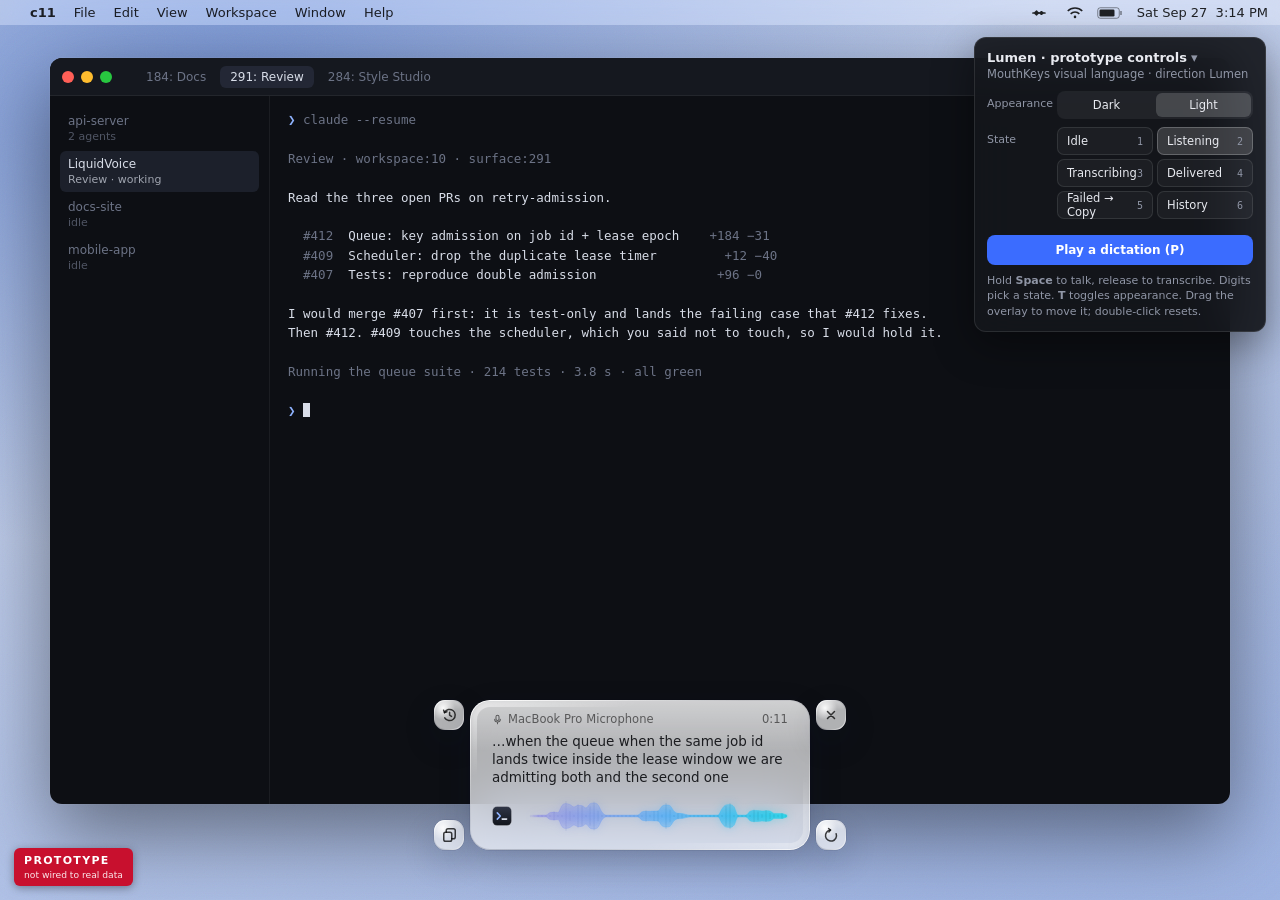
==== commit d763b930: "Rename the app to MouthKeys Atin decided on 2026-10-02 that the app is MouthKeys. Everything a user " ====
--- a/design/visual-language/prototypes/lumen/index.html
+++ b/design/visual-language/prototypes/lumen/index.html
@@ -3,7 +3,7 @@
 <head>
 <meta charset="utf-8">
 <meta name="viewport" content="width=device-width, initial-scale=1">
-<title>Liquid Voice · Lumen</title>
+<title>MouthKeys · Lumen</title>
 <link rel="stylesheet" href="../shared/stage.css">
 <style>
 /* =====================================================================================
@@ -918,7 +918,7 @@
   }
   function buildMenubar() {
     const slot = LVStage.menubarSlot();
-    slot.innerHTML = `<span class="lv-status" id="lv-status" role="button" aria-haspopup="menu" aria-label="Liquid Voice">
+    slot.innerHTML = `<span class="lv-status" id="lv-status" role="button" aria-haspopup="menu" aria-label="MouthKeys">
       <svg viewBox="0 0 16 16" aria-hidden="true"><path id="lv-mb-wave" fill="currentColor" d="${mbPath(...MB_REST)}"/></svg></span>`;
     el.status = document.getElementById("lv-status");
     el.mbWave = document.getElementById("lv-mb-wave");
@@ -950,7 +950,7 @@
       <div class="mi" data-act="history"><span>History…</span></div>
       <div class="mi" data-act="settings"><span>Settings…</span><span class="sp"></span><kbd>⌘,</kbd></div>
       <div class="sep"></div>
-      <div class="mi" data-act="quit"><span>Quit Liquid Voice</span><span class="sp"></span><kbd>⌘Q</kbd></div>`;
+      <div class="mi" data-act="quit"><span>Quit MouthKeys</span><span class="sp"></span><kbd>⌘Q</kbd></div>`;
     const sub = document.createElement("div");
     sub.className = "lv-menu sub lv-edge"; sub.id = "lv-submenu"; sub.setAttribute("role", "menu");
     document.body.append(m, sub);
--- a/design/visual-language/prototypes/shared/stage.css
+++ b/design/visual-language/prototypes/shared/stage.css
@@ -1,4 +1,4 @@
-/* Liquid Voice prototype stage: a mock macOS desktop that hosts each direction's overlay.
+/* MouthKeys prototype stage: a mock macOS desktop that hosts each direction's overlay.
    Direction-agnostic. Each direction supplies its own overlay CSS on top. */
 
 :root {
